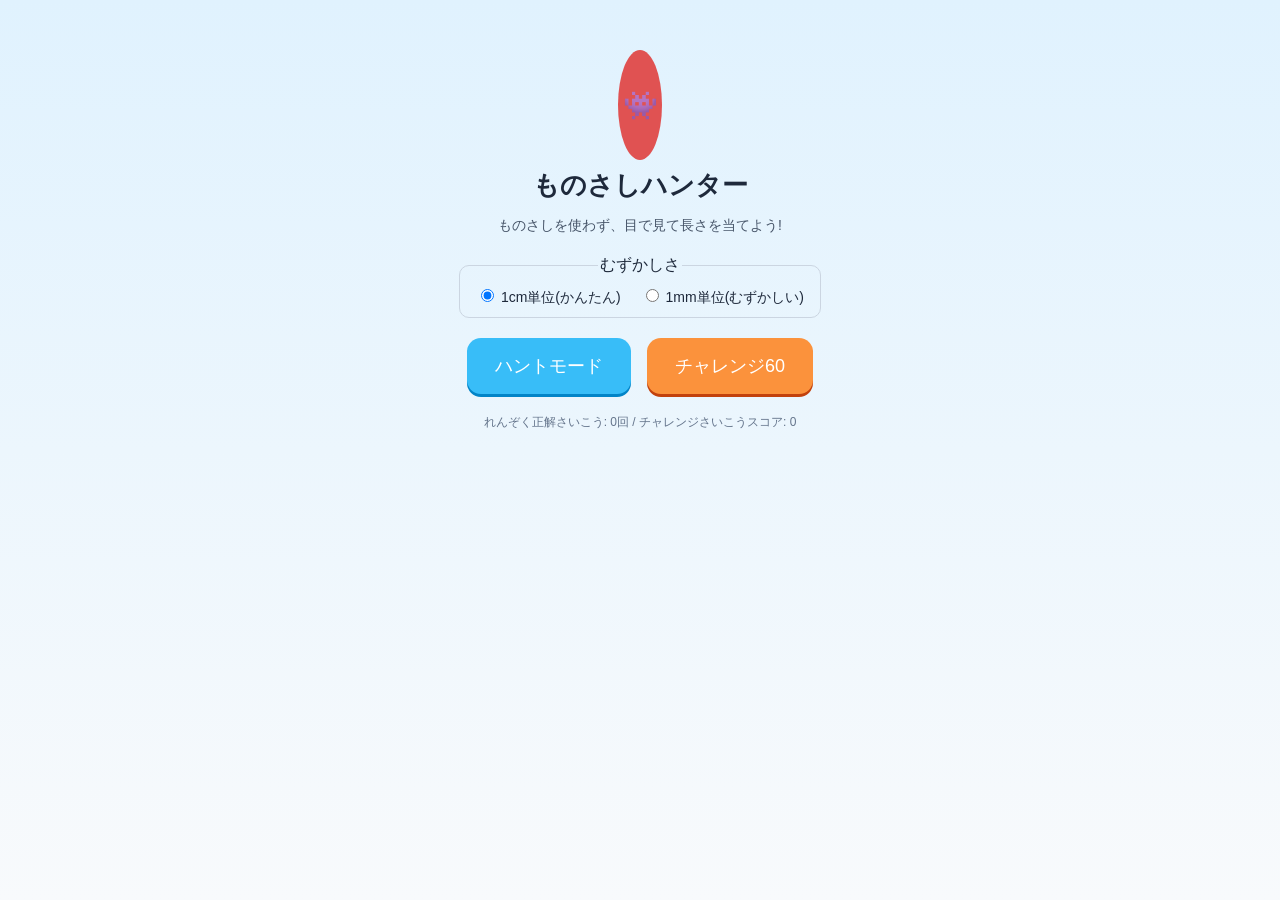
==== index.html @ 65e6d44f "Add files via upload" ====
<!DOCTYPE html>
<html lang="ja">
<head>
<meta charset="UTF-8">
<meta name="viewport" content="width=device-width, initial-scale=1.0, maximum-scale=1.0, user-scalable=no">
<title>ものさしハンター</title>
<link rel="stylesheet" href="./css/style.css">
</head>
<body>
  <div id="app"></div>
  <script type="module" src="./js/main.js"></script>
</body>
</html>
---- css/style.css ----
/* style.css — ものさしハンター 全体スタイル */

* { box-sizing: border-box; }

body {
  margin: 0;
  font-family: "Hiragino Maru Gothic ProN", "Meiryo", sans-serif;
  background: linear-gradient(180deg, #e0f2fe 0%, #f8fafc 100%);
  color: #1e293b;
  min-height: 100vh;
  display: flex;
  justify-content: center;
  padding: 16px;
}

#app { width: 100%; max-width: 720px; }

/* --- タイトル画面 --- */
.title-screen { text-align: center; padding: 24px 16px; }
.navi-wrap { height: 120px; display: flex; justify-content: center; align-items: flex-end; }
.navi-wrap img, .navi-wrap .placeholder-monster { height: 110px; }

h1 { font-size: 26px; margin: 8px 0 4px; }
.lead { font-size: 14px; color: #475569; margin-bottom: 20px; }

.difficulty-select {
  border: 1px solid #cbd5e1;
  border-radius: 10px;
  padding: 10px 16px;
  display: inline-flex;
  gap: 20px;
  margin-bottom: 20px;
}
.difficulty-select label { font-size: 14px; }

.mode-buttons { display: flex; gap: 16px; justify-content: center; flex-wrap: wrap; margin-bottom: 20px; }
.mode-btn {
  font-size: 18px;
  padding: 16px 28px;
  border: none;
  border-radius: 14px;
  background: #38bdf8;
  color: #fff;
  box-shadow: 0 3px 0 #0284c7;
  cursor: pointer;
}
.mode-btn.challenge { background: #fb923c; box-shadow: 0 3px 0 #c2410c; }
.mode-btn:active { transform: translateY(2px); box-shadow: none; }

.stats { font-size: 12px; color: #64748b; }

/* --- ゲーム画面共通 --- */
.game-root {
  background: #fff;
  border-radius: 16px;
  padding: 16px;
  box-shadow: 0 2px 10px rgba(0,0,0,.08);
}

.mode-header { display: flex; justify-content: space-between; align-items: baseline; margin-bottom: 8px; flex-wrap: wrap; gap: 8px; }
.mode-header h2 { margin: 0; font-size: 18px; }
.mode-header p { margin: 0; font-size: 13px; color: #475569; }

.stage {
  position: relative;
  height: 120px;
  background: #f0f9ff;
  border-radius: 12px;
  overflow: hidden;
  margin-bottom: 4px;
}

.ruler { position: relative; overflow-x: auto; }
.ruler svg { display: block; min-width: 100%; }

/* --- 的(モンスター) --- */
.target {
  position: absolute;
  bottom: 4px;
  width: 44px;
  height: 44px;
  transform: translateX(-50%);
}
.target img, .placeholder-monster {
  width: 44px;
  height: 44px;
  object-fit: contain;
  display: flex;
  align-items: center;
  justify-content: center;
  font-size: 28px;
  border-radius: 50%;
}
.target-hop { animation: hop 0.6s infinite ease-in-out; }
@keyframes hop {
  0%, 100% { transform: translateX(-50%) translateY(0); }
  50% { transform: translateX(-50%) translateY(-14px); }
}

/* --- 回答フォーム --- */
.guess-form { display: flex; gap: 10px; align-items: center; margin: 12px 0; flex-wrap: wrap; }
.guess-form input {
  font-size: 18px;
  padding: 8px 10px;
  width: 90px;
  border: 2px solid #94a3b8;
  border-radius: 8px;
}
.guess-form button {
  font-size: 16px;
  padding: 10px 20px;
  border: none;
  border-radius: 10px;
  background: #22c55e;
  color: #fff;
  cursor: pointer;
}
.guess-form button:active { transform: translateY(1px); }

.quit-btn {
  font-size: 13px;
  padding: 6px 14px;
  border: 1px solid #cbd5e1;
  border-radius: 8px;
  background: #fff;
  color: #64748b;
  cursor: pointer;
  margin-bottom: 8px;
}

.feedback { font-size: 15px; min-height: 20px; }
.feedback.correct { color: #16a34a; font-weight: bold; }
.feedback.wrong { color: #dc2626; }

.back-btn {
  display: block;
  margin: 12px auto 0;
  font-size: 13px;
  padding: 8px 16px;
  border: none;
  border-radius: 8px;
  background: #e2e8f0;
  color: #334155;
  cursor: pointer;
}

/* --- 回答位置マーカー(ズレの可視化) --- */
.guess-marker {
  position: absolute;
  bottom: 0;
  width: 2px;
  height: 60px;
  transform: translateX(-50%);
}
.guess-marker.correct { background: #22c55e; }
.guess-marker.wrong { background: #ef4444; }
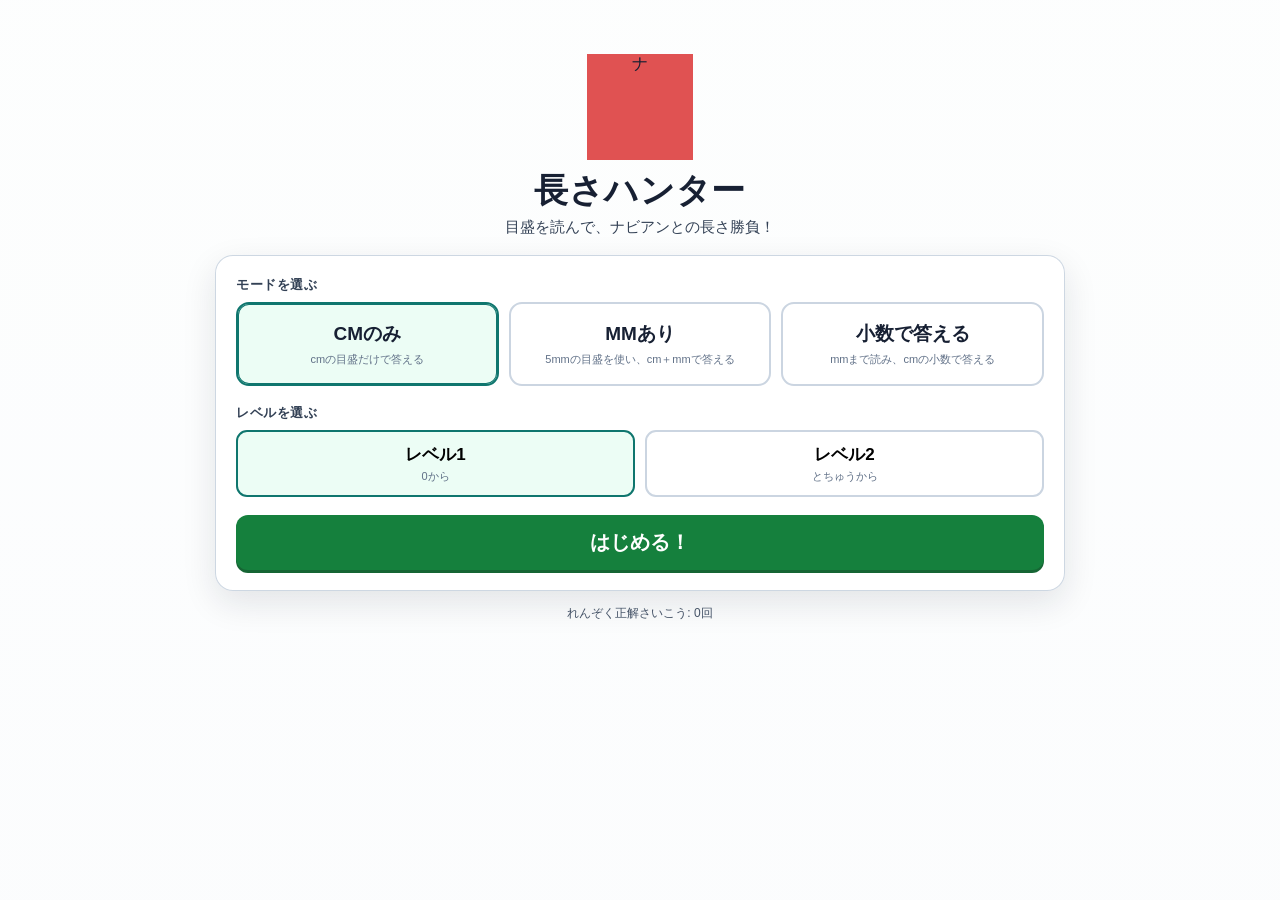
==== commit d5b61e0a: "edu-kit基準の共通UI基盤を導入" ====
--- a/index.html
+++ b/index.html
@@ -4,10 +4,12 @@
 <meta charset="UTF-8">
 <meta name="viewport" content="width=device-width, initial-scale=1.0, maximum-scale=1.0, user-scalable=no">
 <title>ものさしハンター</title>
+<link rel="stylesheet" href="https://tt-sensei.github.io/edu-effects/css/edu-effects.css">
+<link rel="stylesheet" href="https://tt-sensei.github.io/edu-effects/css/edu-learning.css">
 <link rel="stylesheet" href="./css/style.css">
 </head>
 <body>
-  <div id="app"></div>
+  <main id="app" class="edu-app"></main>
   <script type="module" src="./js/main.js"></script>
 </body>
 </html>
--- a/css/style.css
+++ b/css/style.css
@@ -1,156 +1,111 @@
-/* style.css — ものさしハンター 全体スタイル */
+/* style.css — 長さハンター / edu-kit風の落ち着いた学習UI */
 
 * { box-sizing: border-box; }
+
+:root {
+  --ink: #172033;
+  --muted: #607087;
+  --accent: #0f766e;
+  --accent-soft: #ecfdf5;
+  --correct: #15803d;
+  --wrong: #b91c1c;
+}
 
 body {
   margin: 0;
   font-family: "Hiragino Maru Gothic ProN", "Meiryo", sans-serif;
-  background: linear-gradient(180deg, #e0f2fe 0%, #f8fafc 100%);
-  color: #1e293b;
+  background: linear-gradient(rgba(242,248,247,.18), rgba(248,250,252,.52)), url("https://raw.githubusercontent.com/TT-sensei/navi-character-/main/assets/web/fantasy/backgrounds/riverbank.webp") center / cover fixed;
+  color: var(--ink);
   min-height: 100vh;
   display: flex;
   justify-content: center;
-  padding: 16px;
+  padding: 18px;
 }
 
-#app { width: 100%; max-width: 720px; }
+#app { width: 100%; max-width: 1120px; }
 
-/* --- タイトル画面 --- */
-.title-screen { text-align: center; padding: 24px 16px; }
-.navi-wrap { height: 120px; display: flex; justify-content: center; align-items: flex-end; }
-.navi-wrap img, .navi-wrap .placeholder-monster { height: 110px; }
+.title-screen { text-align: center; padding: 26px 12px; }
+.navi-wrap { height: 116px; display: flex; justify-content: center; align-items: flex-end; }
+.navi-wrap img, .navi-wrap .placeholder-monster { width: 106px; height: 106px; object-fit: contain; }
+h1 { font-size: 34px; letter-spacing: .02em; margin: 8px 0 4px; }
+.lead { font-size: 15px; color: #334155; margin: 0 0 18px; }
 
-h1 { font-size: 26px; margin: 8px 0 4px; }
-.lead { font-size: 14px; color: #475569; margin-bottom: 20px; }
+.select-panel {
+  background: rgba(255,255,255,.94);
+  border: 1px solid rgba(203,213,225,.95);
+  border-radius: 18px;
+  padding: 20px;
+  max-width: 850px;
+  margin: 0 auto;
+  box-shadow: 0 12px 34px rgba(15,23,42,.11);
+  backdrop-filter: blur(4px);
+}
+.select-title { text-align: left; font-size: 13px; font-weight: 700; color: #334155; margin: 0 0 8px; letter-spacing: .04em; }
+.mode-buttons { display: grid; grid-template-columns: repeat(3,1fr); gap: 10px; margin-bottom: 18px; }
+.mode-btn, .level-btn, .start-btn { cursor: pointer; font-family: inherit; }
+.mode-btn { min-height: 84px; border: 2px solid #cbd5e1; border-radius: 13px; background:#fff; color:var(--ink); padding:11px; display:flex; flex-direction:column; align-items:center; justify-content:center; gap:5px; }
+.mode-btn span { font-size:19px; font-weight:700; }
+.mode-btn small { font-size:11px; line-height:1.35; color:var(--muted); }
+.mode-btn.selected { border-color:#0f766e; background:var(--accent-soft); box-shadow:inset 0 0 0 1px #0f766e; }
+.level-buttons { display:grid; grid-template-columns:1fr 1fr; gap:10px; margin-bottom:18px; }
+.level-btn { border:2px solid #cbd5e1; border-radius:11px; background:#fff; padding:11px; font-size:17px; font-weight:700; }
+.level-btn small { display:block; margin-top:3px; font-size:11px; color:var(--muted); font-weight:400; }
+.level-btn.selected { border-color:#0f766e; background:#ecfdf5; }
+.start-btn { width:100%; border:0; border-radius:12px; background:#15803d; color:#fff; font-size:20px; font-weight:700; padding:14px 20px; box-shadow:0 3px 0 #166534; }
+.start-btn:active { transform:translateY(2px); box-shadow:none; }
+.stats { font-size:12px; color:#475569; margin-top:14px; }
 
-.difficulty-select {
-  border: 1px solid #cbd5e1;
-  border-radius: 10px;
-  padding: 10px 16px;
-  display: inline-flex;
-  gap: 20px;
-  margin-bottom: 20px;
-}
-.difficulty-select label { font-size: 14px; }
+.game-root { background:rgba(255,255,255,.96); border-radius:18px; padding:16px; box-shadow:0 12px 34px rgba(15,23,42,.13); backdrop-filter:blur(4px); }
+.mode-header { display:flex; justify-content:space-between; align-items:end; gap:12px; margin-bottom:12px; padding:2px 2px 0; }
+.header-main { min-width:0; }
+.eyebrow { font-size:10px; font-weight:800; color:#0f766e; letter-spacing:.16em; margin-bottom:2px; }
+.mode-header h2 { margin:0; font-size:22px; }
+.mode-header h2 span { font-size:14px; font-weight:700; color:#475569; margin-left:6px; }
+.mode-header p { margin:4px 0 0; font-size:13px; color:#475569; }
+.header-stats { flex:none; padding:8px 11px; border-radius:10px; background:#f8fafc; border:1px solid #e2e8f0; font-size:12px; color:#475569; white-space:nowrap; }
 
-.mode-buttons { display: flex; gap: 16px; justify-content: center; flex-wrap: wrap; margin-bottom: 20px; }
-.mode-btn {
-  font-size: 18px;
-  padding: 16px 28px;
-  border: none;
-  border-radius: 14px;
-  background: #38bdf8;
-  color: #fff;
-  box-shadow: 0 3px 0 #0284c7;
-  cursor: pointer;
-}
-.mode-btn.challenge { background: #fb923c; box-shadow: 0 3px 0 #c2410c; }
-.mode-btn:active { transform: translateY(2px); box-shadow: none; }
+.game-layout { display:grid; grid-template-columns:minmax(0,1fr) 260px; gap:14px; align-items:stretch; }
+.measure-card, .answer-card { background:rgba(248,250,252,.82); border:1px solid #dbe3ec; border-radius:14px; }
+.measure-card { min-width:0; padding:12px; }
+.answer-card { padding:18px; display:flex; flex-direction:column; justify-content:center; min-height:240px; }
+.level-row { display:flex; align-items:center; gap:8px; margin-bottom:7px; }
+.level-badge { display:inline-flex; align-items:center; min-height:24px; padding:3px 9px; border-radius:999px; background:#e2e8f0; font-size:11px; font-weight:800; letter-spacing:.08em; }
+.level-note { font-size:12px; color:#64748b; }
+.guide-row { display:flex; gap:7px; flex-wrap:wrap; margin-bottom:9px; }
+.guide-row span { padding:4px 8px; border-radius:8px; background:#fff; border:1px solid #e2e8f0; color:#64748b; font-size:10px; }
 
-.stats { font-size: 12px; color: #64748b; }
+.ruler-scroll { overflow-x:auto; overflow-y:hidden; border-radius:12px; background:rgba(255,255,255,.66); border:1px solid rgba(203,213,225,.8); -webkit-overflow-scrolling:touch; scrollbar-width:thin; }
+.ruler-board { position:relative; }
+.stage { position:relative; height:132px; min-width:100%; background:linear-gradient(180deg,rgba(224,242,254,.30),rgba(240,253,250,.30)); border-radius:11px 11px 0 0; box-shadow:inset 0 -1px 0 rgba(148,163,184,.32); }
+.ruler { overflow:visible; }
+.ruler svg { display:block; }
+.reference-ruler-wrap { position:relative; width:100%; height:118px; overflow:hidden; background:#fff; }
+.reference-ruler { position:absolute; left:0; top:-94px; display:block; max-width:none; user-select:none; pointer-events:none; }
+.scroll-hint { text-align:right; color:#94a3b8; font-size:10px; margin-top:5px; padding-right:2px; }
 
-/* --- ゲーム画面共通 --- */
-.game-root {
-  background: #fff;
-  border-radius: 16px;
-  padding: 16px;
-  box-shadow: 0 2px 10px rgba(0,0,0,.08);
-}
+.measure-segment { position:absolute; top:73px; height:9px; min-width:8px; transform:translateY(-50%); background:#0ea5a4; border-radius:999px; box-shadow:0 2px 0 rgba(15,118,110,.22); }
+.endpoint { position:absolute; top:51px; width:3px; height:44px; transform:translateX(-50%); background:#172033; border-radius:2px; }
+.endpoint.start { top:52px; }
+.endpoint.end { top:50px; height:48px; }
+.target { position:absolute; top:2px; width:68px; height:68px; transform:translateX(-50%); z-index:4; filter:drop-shadow(0 4px 4px rgba(15,23,42,.18)); }
+.target img, .target .placeholder-monster { width:68px; height:68px; object-fit:contain; display:flex; align-items:center; justify-content:center; font-size:28px; }
+.answer-marker { position:absolute; top:38px; height:60px; transform:translateX(-50%); font-size:48px; line-height:1; font-weight:700; z-index:5; }
+.answer-marker.correct { color:#15803d; }
+.answer-marker.wrong { color:#b91c1c; }
 
-.mode-header { display: flex; justify-content: space-between; align-items: baseline; margin-bottom: 8px; flex-wrap: wrap; gap: 8px; }
-.mode-header h2 { margin: 0; font-size: 18px; }
-.mode-header p { margin: 0; font-size: 13px; color: #475569; }
+.answer-label { font-size:12px; font-weight:800; color:#64748b; letter-spacing:.08em; margin-bottom:4px; }
+.result { min-height:26px; font-size:13px; font-weight:800; margin-bottom:5px; }
+.result.correct { color:var(--correct); }
+.result.wrong { color:var(--wrong); }
+.guess-form { display:flex; gap:7px; align-items:center; justify-content:center; margin:8px 0 9px; flex-wrap:wrap; font-size:17px; }
+.guess-form input { font-size:22px; padding:9px 8px; width:84px; border:2px solid #94a3b8; border-radius:9px; text-align:center; background:#fff; }
+#answerCm, #answerMm { width:68px; }
+.guess-form button { width:100%; margin-top:5px; font-size:18px; font-weight:700; padding:12px 18px; border:none; border-radius:10px; background:#15803d; color:#fff; cursor:pointer; box-shadow:0 2px 0 #166534; }
+.guess-form button:disabled { opacity:.55; cursor:default; box-shadow:none; }
+.feedback { font-size:14px; min-height:40px; margin:2px 0 0; line-height:1.55; text-align:center; }
+.feedback.correct { color:var(--correct); font-weight:800; }
+.feedback.wrong { color:var(--wrong); }
+.back-btn { display:block; margin:12px auto 0; font-size:13px; padding:8px 16px; border:none; border-radius:8px; background:rgba(226,232,240,.92); color:#334155; cursor:pointer; }
 
-.stage {
-  position: relative;
-  height: 120px;
-  background: #f0f9ff;
-  border-radius: 12px;
-  overflow: hidden;
-  margin-bottom: 4px;
-}
-
-.ruler { position: relative; overflow-x: auto; }
-.ruler svg { display: block; min-width: 100%; }
-
-/* --- 的(モンスター) --- */
-.target {
-  position: absolute;
-  bottom: 4px;
-  width: 44px;
-  height: 44px;
-  transform: translateX(-50%);
-}
-.target img, .placeholder-monster {
-  width: 44px;
-  height: 44px;
-  object-fit: contain;
-  display: flex;
-  align-items: center;
-  justify-content: center;
-  font-size: 28px;
-  border-radius: 50%;
-}
-.target-hop { animation: hop 0.6s infinite ease-in-out; }
-@keyframes hop {
-  0%, 100% { transform: translateX(-50%) translateY(0); }
-  50% { transform: translateX(-50%) translateY(-14px); }
-}
-
-/* --- 回答フォーム --- */
-.guess-form { display: flex; gap: 10px; align-items: center; margin: 12px 0; flex-wrap: wrap; }
-.guess-form input {
-  font-size: 18px;
-  padding: 8px 10px;
-  width: 90px;
-  border: 2px solid #94a3b8;
-  border-radius: 8px;
-}
-.guess-form button {
-  font-size: 16px;
-  padding: 10px 20px;
-  border: none;
-  border-radius: 10px;
-  background: #22c55e;
-  color: #fff;
-  cursor: pointer;
-}
-.guess-form button:active { transform: translateY(1px); }
-
-.quit-btn {
-  font-size: 13px;
-  padding: 6px 14px;
-  border: 1px solid #cbd5e1;
-  border-radius: 8px;
-  background: #fff;
-  color: #64748b;
-  cursor: pointer;
-  margin-bottom: 8px;
-}
-
-.feedback { font-size: 15px; min-height: 20px; }
-.feedback.correct { color: #16a34a; font-weight: bold; }
-.feedback.wrong { color: #dc2626; }
-
-.back-btn {
-  display: block;
-  margin: 12px auto 0;
-  font-size: 13px;
-  padding: 8px 16px;
-  border: none;
-  border-radius: 8px;
-  background: #e2e8f0;
-  color: #334155;
-  cursor: pointer;
-}
-
-/* --- 回答位置マーカー(ズレの可視化) --- */
-.guess-marker {
-  position: absolute;
-  bottom: 0;
-  width: 2px;
-  height: 60px;
-  transform: translateX(-50%);
-}
-.guess-marker.correct { background: #22c55e; }
-.guess-marker.wrong { background: #ef4444; }
+@media (max-width:900px) { #app{max-width:100%;} .game-layout{grid-template-columns:minmax(0,1fr) 230px;} }
+@media (max-width:700px) { .mode-buttons{grid-template-columns:1fr;} .mode-btn{min-height:64px;} .mode-header{align-items:flex-start;flex-direction:column;} .game-layout{grid-template-columns:1fr;} .answer-card{min-height:0;} }
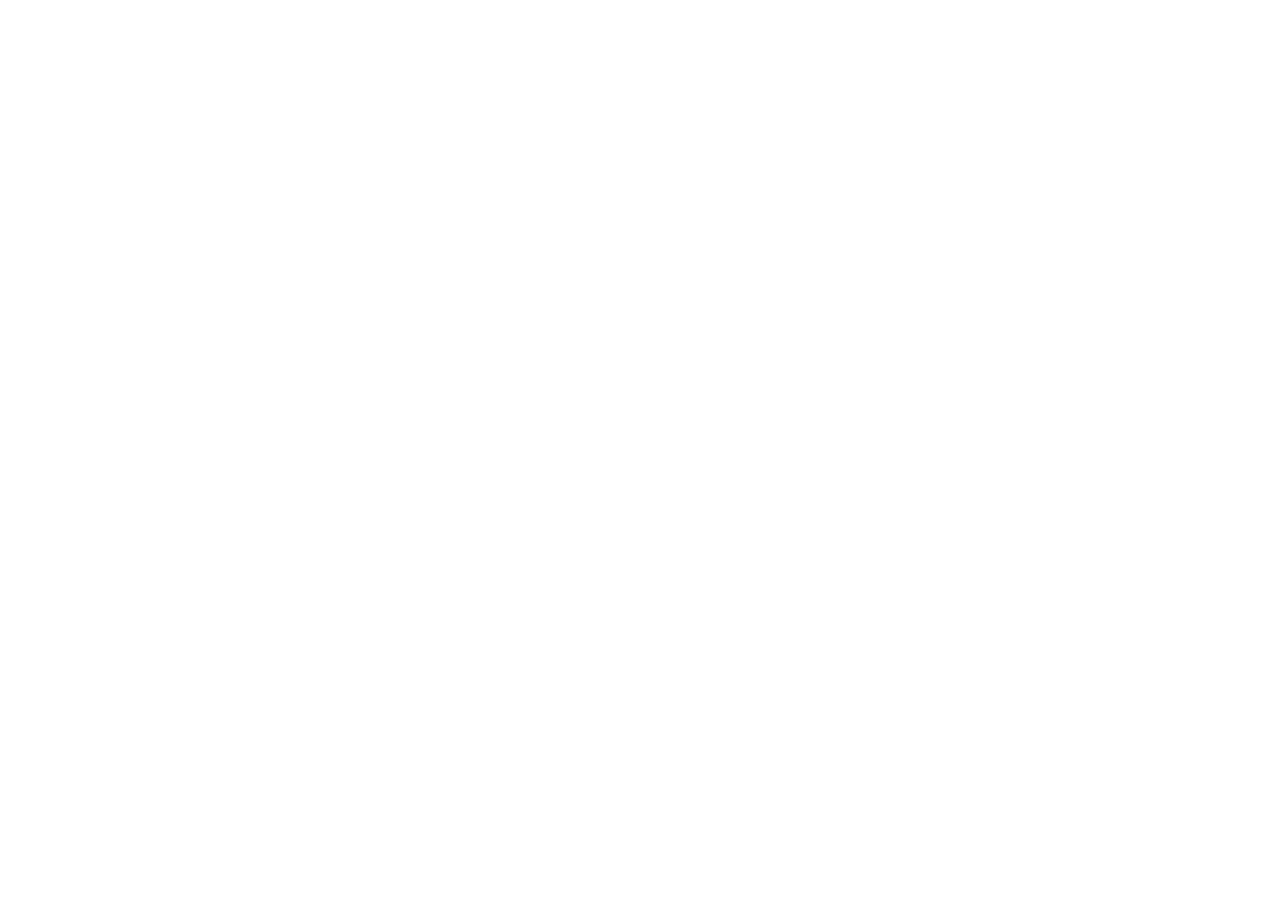
==== commit 0aa90ea7: "定規の読み取り矢印スタイルを追加" ====
--- a/index.html
+++ b/index.html
@@ -7,9 +7,10 @@
 <link rel="stylesheet" href="https://tt-sensei.github.io/edu-effects/css/edu-effects.css">
 <link rel="stylesheet" href="https://tt-sensei.github.io/edu-effects/css/edu-learning.css">
 <link rel="stylesheet" href="./css/style.css">
+<link rel="stylesheet" href="./css/measurement-arrows.css">
 </head>
 <body>
   <main id="app" class="edu-app"></main>
   <script type="module" src="./js/main.js"></script>
 </body>
-</html>
+</html>
--- a/css/style.css
+++ b/css/style.css
@@ -1,111 +1,254 @@
-/* style.css — 長さハンター / edu-kit風の落ち着いた学習UI */
-
-* { box-sizing: border-box; }
+/* ものさしハンター / edu-kit学習UI */
 
 :root {
-  --ink: #172033;
-  --muted: #607087;
-  --accent: #0f766e;
-  --accent-soft: #ecfdf5;
-  --correct: #15803d;
-  --wrong: #b91c1c;
-}
-
-body {
-  margin: 0;
-  font-family: "Hiragino Maru Gothic ProN", "Meiryo", sans-serif;
-  background: linear-gradient(rgba(242,248,247,.18), rgba(248,250,252,.52)), url("https://raw.githubusercontent.com/TT-sensei/navi-character-/main/assets/web/fantasy/backgrounds/riverbank.webp") center / cover fixed;
-  color: var(--ink);
-  min-height: 100vh;
-  display: flex;
-  justify-content: center;
-  padding: 18px;
-}
-
-#app { width: 100%; max-width: 1120px; }
-
-.title-screen { text-align: center; padding: 26px 12px; }
-.navi-wrap { height: 116px; display: flex; justify-content: center; align-items: flex-end; }
-.navi-wrap img, .navi-wrap .placeholder-monster { width: 106px; height: 106px; object-fit: contain; }
-h1 { font-size: 34px; letter-spacing: .02em; margin: 8px 0 4px; }
-.lead { font-size: 15px; color: #334155; margin: 0 0 18px; }
-
-.select-panel {
-  background: rgba(255,255,255,.94);
-  border: 1px solid rgba(203,213,225,.95);
-  border-radius: 18px;
-  padding: 20px;
-  max-width: 850px;
-  margin: 0 auto;
-  box-shadow: 0 12px 34px rgba(15,23,42,.11);
-  backdrop-filter: blur(4px);
-}
-.select-title { text-align: left; font-size: 13px; font-weight: 700; color: #334155; margin: 0 0 8px; letter-spacing: .04em; }
-.mode-buttons { display: grid; grid-template-columns: repeat(3,1fr); gap: 10px; margin-bottom: 18px; }
-.mode-btn, .level-btn, .start-btn { cursor: pointer; font-family: inherit; }
-.mode-btn { min-height: 84px; border: 2px solid #cbd5e1; border-radius: 13px; background:#fff; color:var(--ink); padding:11px; display:flex; flex-direction:column; align-items:center; justify-content:center; gap:5px; }
-.mode-btn span { font-size:19px; font-weight:700; }
-.mode-btn small { font-size:11px; line-height:1.35; color:var(--muted); }
-.mode-btn.selected { border-color:#0f766e; background:var(--accent-soft); box-shadow:inset 0 0 0 1px #0f766e; }
-.level-buttons { display:grid; grid-template-columns:1fr 1fr; gap:10px; margin-bottom:18px; }
-.level-btn { border:2px solid #cbd5e1; border-radius:11px; background:#fff; padding:11px; font-size:17px; font-weight:700; }
-.level-btn small { display:block; margin-top:3px; font-size:11px; color:var(--muted); font-weight:400; }
-.level-btn.selected { border-color:#0f766e; background:#ecfdf5; }
-.start-btn { width:100%; border:0; border-radius:12px; background:#15803d; color:#fff; font-size:20px; font-weight:700; padding:14px 20px; box-shadow:0 3px 0 #166534; }
-.start-btn:active { transform:translateY(2px); box-shadow:none; }
-.stats { font-size:12px; color:#475569; margin-top:14px; }
-
-.game-root { background:rgba(255,255,255,.96); border-radius:18px; padding:16px; box-shadow:0 12px 34px rgba(15,23,42,.13); backdrop-filter:blur(4px); }
-.mode-header { display:flex; justify-content:space-between; align-items:end; gap:12px; margin-bottom:12px; padding:2px 2px 0; }
-.header-main { min-width:0; }
-.eyebrow { font-size:10px; font-weight:800; color:#0f766e; letter-spacing:.16em; margin-bottom:2px; }
-.mode-header h2 { margin:0; font-size:22px; }
-.mode-header h2 span { font-size:14px; font-weight:700; color:#475569; margin-left:6px; }
-.mode-header p { margin:4px 0 0; font-size:13px; color:#475569; }
-.header-stats { flex:none; padding:8px 11px; border-radius:10px; background:#f8fafc; border:1px solid #e2e8f0; font-size:12px; color:#475569; white-space:nowrap; }
-
-.game-layout { display:grid; grid-template-columns:minmax(0,1fr) 260px; gap:14px; align-items:stretch; }
-.measure-card, .answer-card { background:rgba(248,250,252,.82); border:1px solid #dbe3ec; border-radius:14px; }
-.measure-card { min-width:0; padding:12px; }
-.answer-card { padding:18px; display:flex; flex-direction:column; justify-content:center; min-height:240px; }
-.level-row { display:flex; align-items:center; gap:8px; margin-bottom:7px; }
-.level-badge { display:inline-flex; align-items:center; min-height:24px; padding:3px 9px; border-radius:999px; background:#e2e8f0; font-size:11px; font-weight:800; letter-spacing:.08em; }
-.level-note { font-size:12px; color:#64748b; }
-.guide-row { display:flex; gap:7px; flex-wrap:wrap; margin-bottom:9px; }
-.guide-row span { padding:4px 8px; border-radius:8px; background:#fff; border:1px solid #e2e8f0; color:#64748b; font-size:10px; }
-
-.ruler-scroll { overflow-x:auto; overflow-y:hidden; border-radius:12px; background:rgba(255,255,255,.66); border:1px solid rgba(203,213,225,.8); -webkit-overflow-scrolling:touch; scrollbar-width:thin; }
-.ruler-board { position:relative; }
-.stage { position:relative; height:132px; min-width:100%; background:linear-gradient(180deg,rgba(224,242,254,.30),rgba(240,253,250,.30)); border-radius:11px 11px 0 0; box-shadow:inset 0 -1px 0 rgba(148,163,184,.32); }
-.ruler { overflow:visible; }
-.ruler svg { display:block; }
-.reference-ruler-wrap { position:relative; width:100%; height:118px; overflow:hidden; background:#fff; }
-.reference-ruler { position:absolute; left:0; top:-94px; display:block; max-width:none; user-select:none; pointer-events:none; }
-.scroll-hint { text-align:right; color:#94a3b8; font-size:10px; margin-top:5px; padding-right:2px; }
-
-.measure-segment { position:absolute; top:73px; height:9px; min-width:8px; transform:translateY(-50%); background:#0ea5a4; border-radius:999px; box-shadow:0 2px 0 rgba(15,118,110,.22); }
-.endpoint { position:absolute; top:51px; width:3px; height:44px; transform:translateX(-50%); background:#172033; border-radius:2px; }
-.endpoint.start { top:52px; }
-.endpoint.end { top:50px; height:48px; }
-.target { position:absolute; top:2px; width:68px; height:68px; transform:translateX(-50%); z-index:4; filter:drop-shadow(0 4px 4px rgba(15,23,42,.18)); }
-.target img, .target .placeholder-monster { width:68px; height:68px; object-fit:contain; display:flex; align-items:center; justify-content:center; font-size:28px; }
-.answer-marker { position:absolute; top:38px; height:60px; transform:translateX(-50%); font-size:48px; line-height:1; font-weight:700; z-index:5; }
-.answer-marker.correct { color:#15803d; }
-.answer-marker.wrong { color:#b91c1c; }
-
-.answer-label { font-size:12px; font-weight:800; color:#64748b; letter-spacing:.08em; margin-bottom:4px; }
-.result { min-height:26px; font-size:13px; font-weight:800; margin-bottom:5px; }
-.result.correct { color:var(--correct); }
-.result.wrong { color:var(--wrong); }
-.guess-form { display:flex; gap:7px; align-items:center; justify-content:center; margin:8px 0 9px; flex-wrap:wrap; font-size:17px; }
-.guess-form input { font-size:22px; padding:9px 8px; width:84px; border:2px solid #94a3b8; border-radius:9px; text-align:center; background:#fff; }
-#answerCm, #answerMm { width:68px; }
-.guess-form button { width:100%; margin-top:5px; font-size:18px; font-weight:700; padding:12px 18px; border:none; border-radius:10px; background:#15803d; color:#fff; cursor:pointer; box-shadow:0 2px 0 #166534; }
-.guess-form button:disabled { opacity:.55; cursor:default; box-shadow:none; }
-.feedback { font-size:14px; min-height:40px; margin:2px 0 0; line-height:1.55; text-align:center; }
-.feedback.correct { color:var(--correct); font-weight:800; }
-.feedback.wrong { color:var(--wrong); }
-.back-btn { display:block; margin:12px auto 0; font-size:13px; padding:8px 16px; border:none; border-radius:8px; background:rgba(226,232,240,.92); color:#334155; cursor:pointer; }
-
-@media (max-width:900px) { #app{max-width:100%;} .game-layout{grid-template-columns:minmax(0,1fr) 230px;} }
-@media (max-width:700px) { .mode-buttons{grid-template-columns:1fr;} .mode-btn{min-height:64px;} .mode-header{align-items:flex-start;flex-direction:column;} .game-layout{grid-template-columns:1fr;} .answer-card{min-height:0;} }
+  --hunter-blue: #2563eb;
+  --hunter-blue-soft: #eff6ff;
+  --hunter-green: #15803d;
+  --hunter-green-soft: #f0fdf4;
+  --hunter-ink: #172033;
+  --hunter-muted: #667085;
+  --hunter-line: #e4e7ec;
+  --hunter-surface: #fff;
+}
+
+#app { min-height: 100vh; }
+
+.hunter-home { max-width: 1040px; }
+.home-header {
+  display: flex; align-items: flex-end; justify-content: space-between; gap: 24px;
+  margin-bottom: 22px;
+}
+.home-kicker, .hunter-kicker, .panel-kicker {
+  color: var(--hunter-blue); font-size: .72rem; font-weight: 900; letter-spacing: .14em;
+}
+.home-record { min-width: 170px; }
+.home-record .edu-stat-value { display: flex; align-items: baseline; gap: 3px; }
+.home-record .edu-stat-value span { font-size: .9rem; font-weight: 800; }
+
+.mode-picker { margin-top: 8px; }
+.mode-picker-head {
+  display: flex; align-items: flex-start; justify-content: space-between; gap: 16px; margin-bottom: 18px;
+}
+.mode-grid { display: grid; grid-template-columns: repeat(3, 1fr); gap: 12px; }
+.mode-card {
+  min-height: 148px; padding: 17px 16px; display: flex; flex-direction: column; align-items: flex-start;
+  justify-content: center; gap: 8px; text-align: left; border: 2px solid var(--hunter-line);
+  border-radius: 16px; background: #fff; color: var(--hunter-ink);
+  transition: border-color 160ms ease, background 160ms ease, transform 160ms ease, box-shadow 160ms ease;
+}
+.mode-card:hover { transform: translateY(-1px); border-color: #bfdbfe; background: var(--hunter-blue-soft); }
+.mode-card.is-selected {
+  border-color: var(--hunter-blue); background: var(--hunter-blue-soft);
+  box-shadow: 0 0 0 3px rgb(37 99 235 / 12%);
+}
+.mode-card-title { font-size: 1.08rem; font-weight: 850; }
+.mode-card-example { font-size: 1.5rem; font-weight: 900; letter-spacing: .03em; }
+.mode-card-note { color: var(--hunter-muted); font-size: .82rem; line-height: 1.45; }
+
+.level-picker { margin-top: 20px; padding-top: 18px; border-top: 1px solid var(--hunter-line); }
+.level-picker-head { display: flex; align-items: baseline; justify-content: space-between; gap: 12px; margin-bottom: 9px; }
+.level-picker-head h3 { margin: 0; font-size: .95rem; }
+.level-picker-head span { color: var(--hunter-muted); font-size: .78rem; }
+.level-grid { display: grid; grid-template-columns: 1fr 1fr; gap: 10px; }
+.level-card {
+  min-height: 68px; padding: 10px 13px; text-align: left; border: 1px solid var(--hunter-line);
+  border-radius: 12px; background: #fff; color: var(--hunter-ink); display: flex;
+  flex-direction: column; justify-content: center; gap: 2px;
+}
+.level-card strong { font-size: .98rem; }
+.level-card span { color: var(--hunter-muted); font-size: .76rem; }
+.level-card.is-selected { border-color: var(--hunter-green); background: var(--hunter-green-soft); box-shadow: inset 0 0 0 1px var(--hunter-green); }
+.start-action { margin-top: 20px; min-height: 52px; font-size: 1rem; }
+.home-tip { margin-top: 16px; }
+.home-tip p { margin-bottom: 0; }
+
+.game-page { max-width: 1320px; padding-top: 16px; }
+.hunter-shell {
+  width: 100%; min-height: calc(100vh - 32px); display: flex; flex-direction: column; gap: 10px;
+}
+.hunter-topbar {
+  display: flex; align-items: center; justify-content: space-between; gap: 18px;
+  padding: 2px 2px 4px;
+}
+.hunter-title-line { display: flex; align-items: center; gap: 10px; flex-wrap: wrap; }
+.hunter-title-block h1 { margin: 0; font-size: clamp(1.45rem, 2.2vw, 1.9rem); line-height: 1.2; }
+.hunter-title-block p { margin: 3px 0 0; color: var(--hunter-muted); font-size: .82rem; }
+.hunter-top-actions { display: flex; align-items: center; gap: 7px; flex-wrap: wrap; justify-content: flex-end; }
+.progress-text, .streak-pill {
+  display: inline-flex; align-items: center; min-height: 40px; padding: 7px 11px; border: 1px solid var(--hunter-line);
+  border-radius: 999px; background: #fff; color: var(--hunter-muted); font-size: .77rem; font-weight: 800;
+}
+.streak-pill { color: var(--hunter-green); background: var(--hunter-green-soft); border-color: #bbf7d0; }
+.hunter-top-actions .edu-btn { min-height: 40px; }
+
+.level-strip {
+  display: flex; align-items: center; gap: 8px; overflow-x: auto; padding: 7px 9px;
+  border: 1px solid var(--hunter-line); border-radius: 13px; background: #f8fafc;
+}
+.level-strip-label { margin-right: 3px; color: var(--hunter-muted); font-size: .74rem; font-weight: 800; }
+.level-chip {
+  display: inline-flex; align-items: center; gap: 6px; white-space: nowrap; padding: 7px 10px;
+  border: 1px solid transparent; border-radius: 10px; color: var(--hunter-muted); font-size: .77rem; font-weight: 750;
+}
+.level-chip strong {
+  display: grid; place-items: center; width: 20px; height: 20px; border-radius: 50%;
+  background: #e5e7eb; color: #475569; font-size: .68rem;
+}
+.level-chip.is-current { color: var(--hunter-blue); background: var(--hunter-blue-soft); border-color: #bfdbfe; }
+.level-chip.is-current strong { color: #fff; background: var(--hunter-blue); }
+
+.learning-layout {
+  min-height: 0; flex: 1; display: grid; grid-template-columns: minmax(0, 1fr) 330px; gap: 12px;
+}
+.ruler-panel, .answer-panel { min-height: 0; border-radius: 18px; }
+.ruler-panel { padding: 16px; display: flex; flex-direction: column; }
+.answer-panel { display: flex; flex-direction: column; justify-content: center; }
+.panel-heading { display: flex; align-items: flex-start; justify-content: space-between; gap: 14px; margin-bottom: 9px; }
+.panel-heading h2, .answer-heading h2 { margin: 2px 0 0; font-size: 1.18rem; line-height: 1.3; }
+.reading-guide {
+  display: flex; align-items: center; justify-content: flex-start; gap: 8px; min-height: 31px; margin-bottom: 8px;
+}
+.guide-item { display: inline-flex; align-items: center; gap: 6px; color: #475569; font-size: .75rem; font-weight: 750; }
+.guide-dot { width: 9px; height: 9px; border-radius: 50%; display: inline-block; }
+.guide-start { background: #172033; }
+.guide-end { background: #15803d; }
+.guide-arrow { color: #98a2b3; font-weight: 900; }
+
+.ruler-scroll {
+  min-height: 0; flex: 1; overflow-x: auto; overflow-y: hidden; border: 1px solid var(--hunter-line);
+  border-radius: 13px; background: #f8fbff; -webkit-overflow-scrolling: touch; scrollbar-width: thin;
+  touch-action: pan-x;
+}
+.ruler-board { position: relative; width: max-content; min-width: 100%; min-height: 238px; }
+.stage {
+  position: absolute; left: 0; top: 0; width: 100%; height: 128px;
+  background: linear-gradient(180deg, #f8fbff 0%, #f0fdf8 100%); border-bottom: 1px solid #dbeafe;
+}
+.ruler { position: absolute; left: 0; top: 116px; width: 100%; }
+.ruler svg { display: block; }
+.reference-ruler-wrap {
+  position: relative; width: 100%; height: 96px; overflow: hidden; background: #fff; border-top: 1px solid #e5e7eb;
+}
+.reference-ruler {
+  position: absolute; left: 0; top: -73px; display: block; max-width: none; width: auto;
+  user-select: none; pointer-events: none;
+}
+.ruler-help { margin: 7px 2px 0; color: #667085; font-size: .74rem; font-weight: 700; line-height: 1.45; }
+
+/* ものさしの読み取りを視覚的に強調。線・矢印・ラベルが「どこからどこまで」を示す。 */
+.measure-segment {
+  position: absolute; top: 80px; height: 13px; min-width: 7px; transform: translateY(-50%);
+  background: #0f766e; border-radius: 999px; box-shadow: 0 2px 0 rgb(15 118 110 / 18%); z-index: 2;
+}
+.measure-segment::before,
+.measure-segment::after {
+  position: absolute; top: 50%; transform: translateY(-50%); color: #0f766e; font-size: 22px; line-height: 1; font-weight: 950;
+}
+.measure-segment::before { content: '◀'; left: -11px; }
+.measure-segment::after { content: '▶'; right: -11px; }
+.endpoint {
+  position: absolute; top: 38px; width: 4px; height: 82px; transform: translateX(-50%);
+  background: #172033; border-radius: 3px; z-index: 3;
+}
+.endpoint.start { top: 43px; }
+.endpoint.end { top: 40px; height: 86px; background: #15803d; }
+.endpoint::before {
+  position: absolute; left: 50%; transform: translateX(-50%); white-space: nowrap;
+  padding: 4px 8px; border-radius: 999px; font-size: 12px; line-height: 1; font-weight: 900;
+  box-shadow: 0 1px 3px rgb(15 23 42 / 10%);
+}
+.endpoint.start::before { content: 'ここから'; top: -1px; background: #172033; color: #fff; }
+.endpoint.end::before { content: 'ここまで'; top: -1px; background: #15803d; color: #fff; }
+.target {
+  position: absolute; top: 4px; width: 62px; height: 62px; transform: translateX(-50%); z-index: 5;
+  filter: drop-shadow(0 3px 5px rgb(15 23 42 / 14%));
+}
+.target img, .target .placeholder-monster {
+  width: 62px; height: 62px; object-fit: contain; display: flex; align-items: center; justify-content: center; font-size: 26px;
+}
+.answer-marker {
+  position: absolute; top: 21px; transform: translateX(-50%); z-index: 7;
+  font-size: 44px; line-height: 1; font-weight: 950;
+  filter: drop-shadow(0 1px 1px rgb(255 255 255 / 90%));
+}
+.answer-marker.correct { color: #15803d; }
+.answer-marker.wrong { color: #b42318; }
+.guess-marker {
+  position: absolute; top: 96px; transform: translateX(-50%); z-index: 7; white-space: nowrap;
+  padding: 4px 7px; border: 1px solid #fca5a5; border-radius: 7px; background: #fff;
+  color: #b42318; font-size: 11px; font-weight: 850;
+}
+
+.answer-heading { margin-bottom: 14px; }
+.answer-form { margin-top: 1px; }
+.answer-line {
+  display: flex; align-items: baseline; justify-content: center; gap: 7px; flex-wrap: wrap;
+  min-height: 58px; font-size: 1.05rem; font-weight: 750;
+}
+.answer-unit-group { display: inline-flex; align-items: baseline; gap: 6px; }
+.answer-input {
+  width: 105px; min-height: 56px; padding: 6px 8px; text-align: center; font-size: 1.65rem; font-weight: 850;
+  border: 2px solid #94a3b8;
+}
+.answer-input-small { width: 70px; }
+.answer-submit { margin-top: 10px; min-height: 54px; font-size: 1rem; }
+.answer-result {
+  min-height: 38px; margin-bottom: 4px; font-size: 1.08rem; font-weight: 900; text-align: center;
+}
+.answer-result.is-correct { color: var(--hunter-green); }
+.answer-result.is-wrong { color: #b42318; }
+.result-box {
+  margin-top: 15px; padding: 13px 14px; border: 1px solid var(--hunter-line); border-radius: 13px; background: #f8fafc;
+  text-align: center;
+}
+.result-box-label { color: var(--hunter-muted); font-size: .72rem; font-weight: 800; }
+.correct-answer { min-height: 31px; margin-top: 2px; color: var(--hunter-ink); font-size: 1.5rem; font-weight: 950; }
+.result-box p { margin: 3px 0 0; color: var(--hunter-muted); font-size: .78rem; line-height: 1.45; }
+.feedback-message { min-height: 38px; margin: 10px 0 0; text-align: center; color: var(--hunter-muted); font-size: .78rem; line-height: 1.5; }
+.feedback-message.is-correct { color: var(--hunter-green); font-weight: 750; }
+.feedback-message.is-wrong { color: #b42318; }
+.feedback-message.is-hint { color: #b45309; }
+
+@media (min-width: 901px) and (max-height: 760px) {
+  .game-page { padding-top: 8px; }
+  .hunter-shell { gap: 7px; }
+  .learning-layout { grid-template-columns: minmax(0, 1fr) 310px; }
+  .ruler-panel { padding: 12px; }
+  .answer-panel { padding: 16px; }
+  .ruler-board { min-height: 214px; }
+  .stage { height: 110px; }
+  .ruler { top: 101px; }
+  .reference-ruler-wrap { height: 88px; }
+  .target { width: 56px; height: 56px; }
+  .target img, .target .placeholder-monster { width: 56px; height: 56px; }
+  .endpoint::before { font-size: 11px; padding: 3px 6px; }
+}
+
+@media (max-width: 900px) {
+  .home-header { align-items: flex-start; flex-direction: column; }
+  .home-record { min-width: 0; }
+  .mode-grid { grid-template-columns: 1fr; }
+  .mode-card { min-height: 116px; }
+  .learning-layout { grid-template-columns: 1fr; }
+  .ruler-panel { min-height: 410px; }
+  .answer-panel { min-height: 330px; }
+  .ruler-help { font-size: .78rem; }
+}
+
+@media (max-width: 620px) {
+  .edu-container { width: min(100% - 18px, 1040px); }
+  .game-page { padding-top: 8px; }
+  .hunter-topbar { align-items: flex-start; flex-direction: column; }
+  .hunter-top-actions { width: 100%; justify-content: flex-start; }
+  .progress-text, .streak-pill { min-height: 36px; }
+  .level-grid { grid-template-columns: 1fr; }
+  .ruler-panel { min-height: 360px; }
+  .answer-panel { min-height: 320px; }
+  .panel-heading h2, .answer-heading h2 { font-size: 1.05rem; }
+  .endpoint::before { font-size: 10px; padding: 3px 6px; }
+  .measure-segment::before, .measure-segment::after { font-size: 19px; }
+}
+
+@media (prefers-reduced-motion: reduce) {
+  .mode-card { transition: none; }
+}
--- a/css/measurement-arrows.css
+++ b/css/measurement-arrows.css
@@ -0,0 +1,34 @@
+/* ものさしの上で「ここを見る」を示す視覚ガイド */
+.endpoint::after {
+  content: '↓';
+  position: absolute;
+  left: 50%;
+  top: 43px;
+  transform: translateX(-50%);
+  font-size: 30px;
+  line-height: 1;
+  font-weight: 950;
+  pointer-events: none;
+  text-shadow: 0 1px 0 #fff;
+}
+.endpoint.start::after { color: #172033; }
+.endpoint.end::after { color: #15803d; }
+
+/* 線の両端にも小さな向きを付け、「ここからここまで」を捉えやすくする */
+.measure-segment::before,
+.measure-segment::after {
+  position: absolute;
+  top: 50%;
+  transform: translateY(-50%);
+  color: #0f766e;
+  font-size: 20px;
+  line-height: 1;
+  font-weight: 950;
+  pointer-events: none;
+}
+.measure-segment::before { content: '◀'; left: -10px; }
+.measure-segment::after { content: '▶'; right: -10px; }
+
+@media (max-width: 620px) {
+  .endpoint::after { font-size: 28px; }
+}
